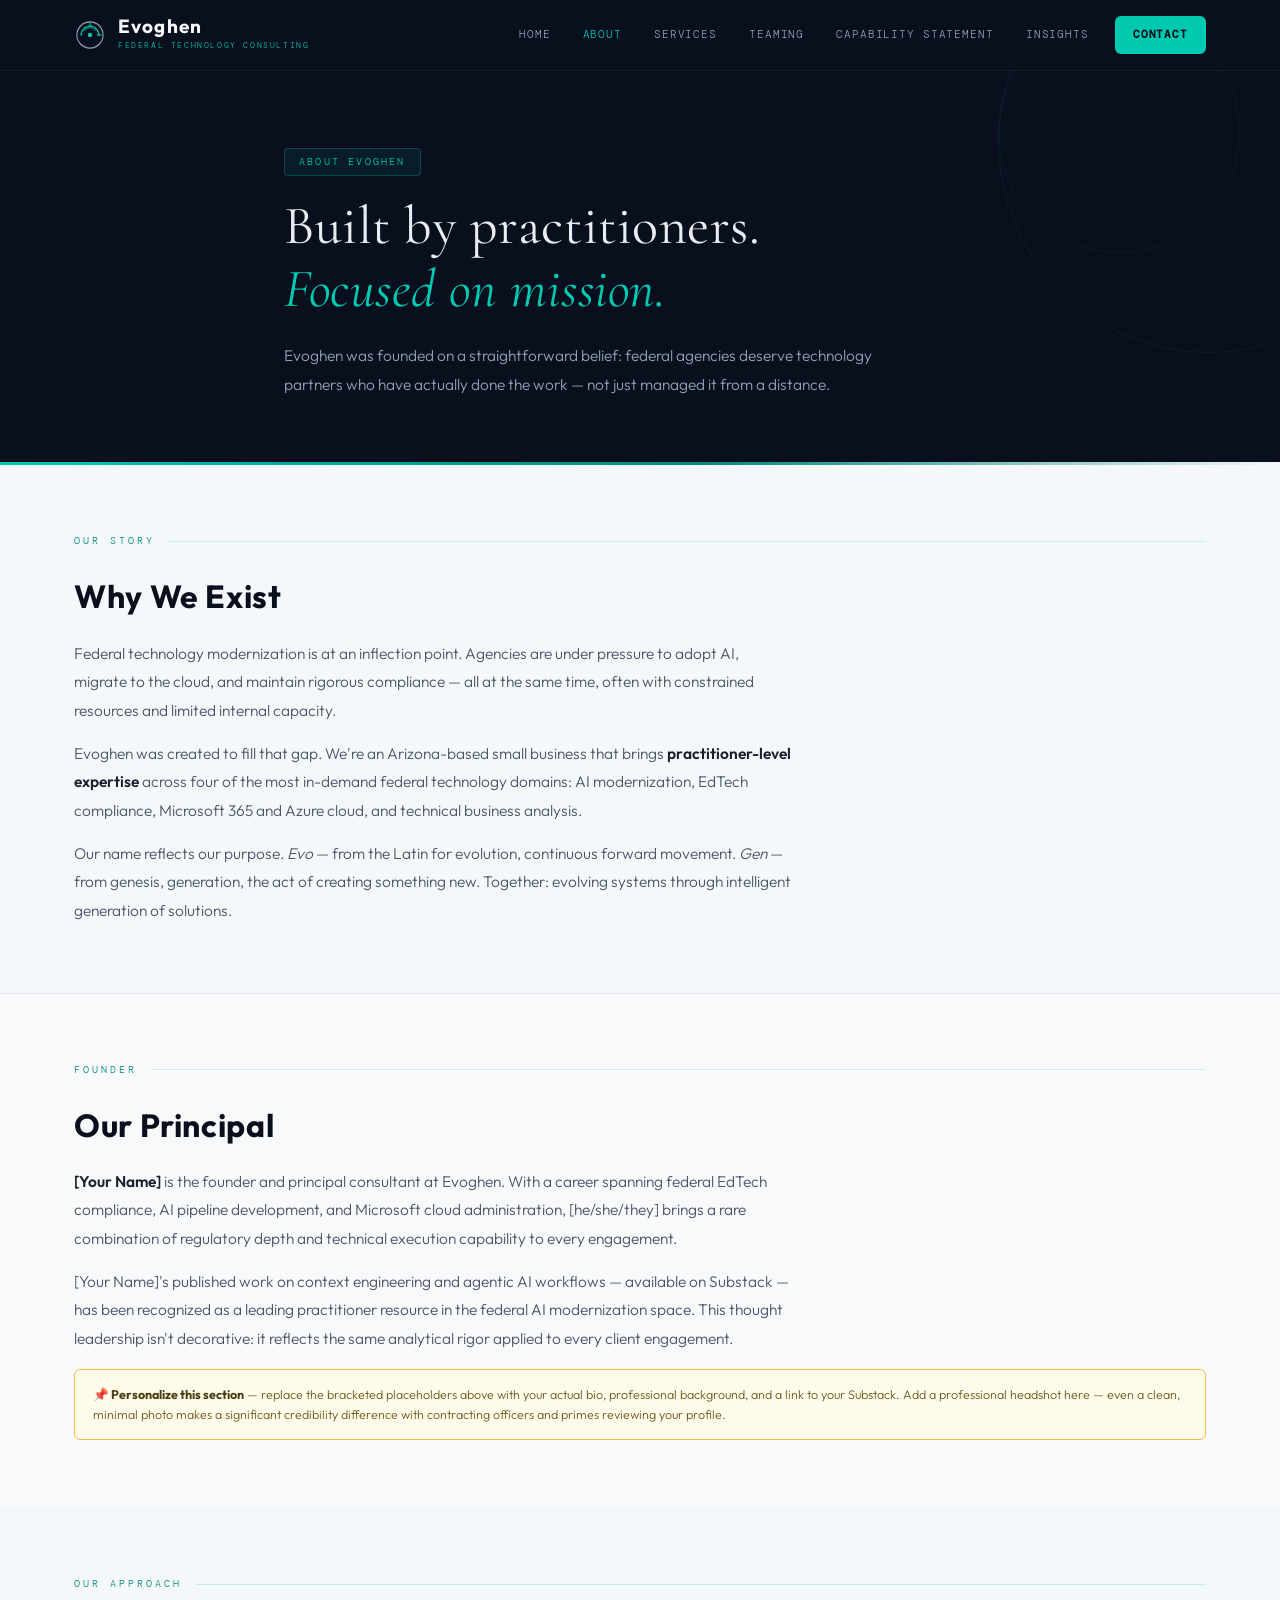
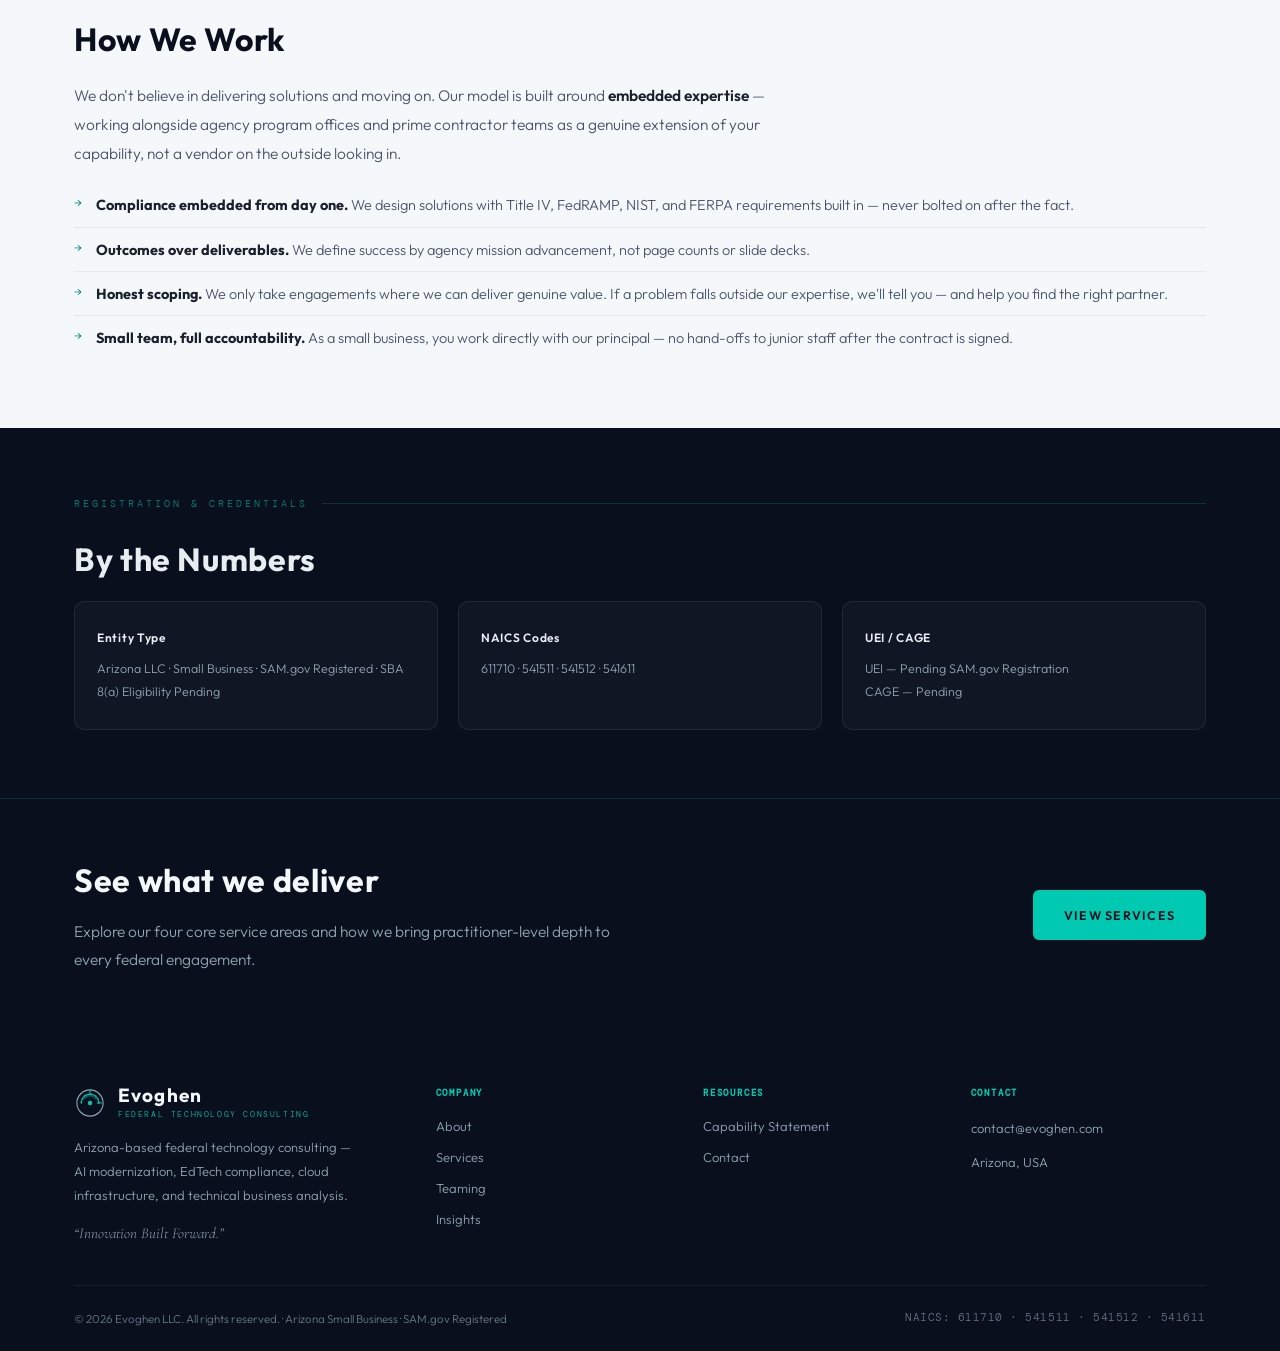
==== about.html @ 17c2ab5a "Build full 7-page Evoghen marketing site Static HTML/CSS/JS site implementing the brand identity sys" ====
<!DOCTYPE html>
<html lang="en">
<head>
<meta charset="UTF-8">
<meta name="viewport" content="width=device-width, initial-scale=1.0">
<title>About Evoghen | Arizona Federal Technology Small Business</title>
<meta name="description" content="Learn about Evoghen — an Arizona-based small business founded by federal technology practitioners. Specializing in AI modernization, Title IV compliance, and Microsoft cloud for federal agencies.">
<link rel="canonical" href="https://www.evoghen.com/about.html">
<link rel="icon" type="image/svg+xml" href="assets/favicon.svg">
<link rel="preconnect" href="https://fonts.googleapis.com">
<link href="https://fonts.googleapis.com/css2?family=Cormorant+Garamond:ital,wght@0,300;0,400;0,600;1,300;1,400&family=DM+Mono:wght@300;400&family=Outfit:wght@200;300;400;600;700&display=swap" rel="stylesheet">
<link rel="stylesheet" href="css/styles.css">
</head>
<body>

<header class="site-header">
  <div class="container nav-inner">
    <a href="index.html" class="brand">
      <svg class="brand-icon" width="32" height="32" viewBox="0 0 44 44" fill="none">
        <circle cx="22" cy="22" r="18" stroke="#8FA3B1" stroke-width="1.5" fill="none"/>
        <path d="M10 22 A12 12 0 0 1 34 22" stroke="#00C9B1" fill="none" stroke-width="2" stroke-linecap="round" stroke-dasharray="3 2"/>
        <path d="M14 16 Q22 8 30 16" stroke="#00C9B1" fill="none" stroke-width="1.5" stroke-linecap="round" opacity="0.5"/>
        <circle cx="22" cy="22" r="3" fill="#00C9B1"/>
        <line x1="22" y1="4" x2="22" y2="10" stroke="#00C9B1" stroke-width="1.5" stroke-linecap="round"/>
        <line x1="38" y1="22" x2="32" y2="22" stroke="#00C9B1" stroke-width="1.5" stroke-linecap="round"/>
      </svg>
      <div>
        <div class="brand-name">Evoghen</div>
        <div class="brand-sub">Federal Technology Consulting</div>
      </div>
    </a>
    <button class="nav-toggle" aria-label="Toggle navigation" aria-expanded="false">
      <span></span><span></span><span></span>
    </button>
    <nav class="nav-links">
      <a href="index.html">Home</a>
      <a href="about.html" class="active">About</a>
      <a href="services.html">Services</a>
      <a href="teaming.html">Teaming</a>
      <a href="capability-statement.html">Capability Statement</a>
      <a href="insights.html">Insights</a>
      <a href="contact.html" class="nav-cta">Contact</a>
    </nav>
  </div>
</header>

<main>

  <section class="hero hero-dark">
    <div class="container hero-inner">
      <div class="eyebrow">About Evoghen</div>
      <h1 class="display">Built by practitioners.<br><em>Focused on mission.</em></h1>
      <p>Evoghen was founded on a straightforward belief: federal agencies deserve technology partners who have actually done the work — not just managed it from a distance.</p>
    </div>
  </section>
  <div class="accent-bar"></div>

  <section class="block">
    <div class="container">
      <div class="section-title">Our Story</div>
      <h2 class="heading">Why We Exist</h2>
      <p>Federal technology modernization is at an inflection point. Agencies are under pressure to adopt AI, migrate to the cloud, and maintain rigorous compliance — all at the same time, often with constrained resources and limited internal capacity.</p>
      <p>Evoghen was created to fill that gap. We're an Arizona-based small business that brings <strong>practitioner-level expertise</strong> across four of the most in-demand federal technology domains: AI modernization, EdTech compliance, Microsoft 365 and Azure cloud, and technical business analysis.</p>
      <p>Our name reflects our purpose. <em>Evo</em> — from the Latin for evolution, continuous forward movement. <em>Gen</em> — from genesis, generation, the act of creating something new. Together: evolving systems through intelligent generation of solutions.</p>
    </div>
  </section>

  <section class="block border-top" style="background:#F7F9FB;">
    <div class="container">
      <div class="section-title">Founder</div>
      <h2 class="heading">Our Principal</h2>
      <p><strong>[Your Name]</strong> is the founder and principal consultant at Evoghen. With a career spanning federal EdTech compliance, AI pipeline development, and Microsoft cloud administration, [he/she/they] brings a rare combination of regulatory depth and technical execution capability to every engagement.</p>
      <p>[Your Name]'s published work on context engineering and agentic AI workflows — available on Substack — has been recognized as a leading practitioner resource in the federal AI modernization space. This thought leadership isn't decorative: it reflects the same analytical rigor applied to every client engagement.</p>
      <div class="note-box no-print"><strong>📌 Personalize this section</strong> — replace the bracketed placeholders above with your actual bio, professional background, and a link to your Substack. Add a professional headshot here — even a clean, minimal photo makes a significant credibility difference with contracting officers and primes reviewing your profile.</div>
    </div>
  </section>

  <section class="block">
    <div class="container">
      <div class="section-title">Our Approach</div>
      <h2 class="heading">How We Work</h2>
      <p>We don't believe in delivering solutions and moving on. Our model is built around <strong>embedded expertise</strong> — working alongside agency program offices and prime contractor teams as a genuine extension of your capability, not a vendor on the outside looking in.</p>
      <ul class="arrow-list mt-16">
        <li><strong>Compliance embedded from day one.</strong> We design solutions with Title IV, FedRAMP, NIST, and FERPA requirements built in — never bolted on after the fact.</li>
        <li><strong>Outcomes over deliverables.</strong> We define success by agency mission advancement, not page counts or slide decks.</li>
        <li><strong>Honest scoping.</strong> We only take engagements where we can deliver genuine value. If a problem falls outside our expertise, we'll tell you — and help you find the right partner.</li>
        <li><strong>Small team, full accountability.</strong> As a small business, you work directly with our principal — no hand-offs to junior staff after the contract is signed.</li>
      </ul>
    </div>
  </section>

  <section class="block on-navy">
    <div class="container">
      <div class="section-title">Registration &amp; Credentials</div>
      <h2 class="heading" style="color:var(--cloud);">By the Numbers</h2>
      <div class="grid grid-3 mt-16">
        <div class="card-dark">
          <h3>Entity Type</h3>
          <p>Arizona LLC · Small Business · SAM.gov Registered · SBA 8(a) Eligibility Pending</p>
        </div>
        <div class="card-dark">
          <h3>NAICS Codes</h3>
          <p>611710 · 541511 · 541512 · 541611</p>
        </div>
        <div class="card-dark">
          <h3>UEI / CAGE</h3>
          <p>UEI — Pending SAM.gov Registration<br>CAGE — Pending</p>
        </div>
      </div>
    </div>
  </section>

  <section class="cta-banner">
    <div class="container cta-banner-inner">
      <div>
        <h2 class="heading">See what we deliver</h2>
        <p>Explore our four core service areas and how we bring practitioner-level depth to every federal engagement.</p>
      </div>
      <a href="services.html" class="btn btn-primary">View Services</a>
    </div>
  </section>

</main>

<footer class="site-footer">
  <div class="container">
    <div class="footer-top">
      <div class="footer-brand">
        <a href="index.html" class="brand">
          <svg class="brand-icon" width="32" height="32" viewBox="0 0 44 44" fill="none">
            <circle cx="22" cy="22" r="18" stroke="#8FA3B1" stroke-width="1.5" fill="none"/>
            <path d="M10 22 A12 12 0 0 1 34 22" stroke="#00C9B1" fill="none" stroke-width="2" stroke-linecap="round" stroke-dasharray="3 2"/>
            <path d="M14 16 Q22 8 30 16" stroke="#00C9B1" fill="none" stroke-width="1.5" stroke-linecap="round" opacity="0.5"/>
            <circle cx="22" cy="22" r="3" fill="#00C9B1"/>
            <line x1="22" y1="4" x2="22" y2="10" stroke="#00C9B1" stroke-width="1.5" stroke-linecap="round"/>
            <line x1="38" y1="22" x2="32" y2="22" stroke="#00C9B1" stroke-width="1.5" stroke-linecap="round"/>
          </svg>
          <div>
            <div class="brand-name">Evoghen</div>
            <div class="brand-sub">Federal Technology Consulting</div>
          </div>
        </a>
        <p style="color:var(--steel); font-size:13px; max-width:280px; margin-top:14px;">Arizona-based federal technology consulting — AI modernization, EdTech compliance, cloud infrastructure, and technical business analysis.</p>
        <div class="footer-tagline">&ldquo;Innovation Built Forward.&rdquo;</div>
      </div>
      <div class="footer-col">
        <h4>Company</h4>
        <a href="about.html">About</a>
        <a href="services.html">Services</a>
        <a href="teaming.html">Teaming</a>
        <a href="insights.html">Insights</a>
      </div>
      <div class="footer-col">
        <h4>Resources</h4>
        <a href="capability-statement.html">Capability Statement</a>
        <a href="contact.html">Contact</a>
      </div>
      <div class="footer-col">
        <h4>Contact</h4>
        <p>contact@evoghen.com</p>
        <p>Arizona, USA</p>
      </div>
    </div>
    <div class="footer-bottom">
      <p>&copy; <span data-year></span> Evoghen LLC. All rights reserved. · Arizona Small Business · SAM.gov Registered</p>
      <div class="footer-naics">NAICS: 611710 · 541511 · 541512 · 541611</div>
    </div>
  </div>
</footer>

<script src="js/main.js"></script>
</body>
</html>
---- css/styles.css ----
/* ============================================================
   Evoghen — Global Stylesheet
   Brand Identity System v2.0
============================================================ */

:root {
  --navy: #0A0F1E;
  --midnight: #111827;
  --slate: #1E2A3A;
  --teal: #00C9B1;
  --teal-dark: #00897B;
  --teal-glow: rgba(0, 201, 177, 0.08);
  --gold: #C9A84C;
  --steel: #8FA3B1;
  --cloud: #E8EDF2;
  --white: #F5F8FA;
  --ink: #1A202C;
  --muted: #4A5568;

  --font-display: 'Cormorant Garamond', serif;
  --font-body: 'Outfit', sans-serif;
  --font-mono: 'DM Mono', monospace;

  --container: 1180px;
  --radius: 10px;
  --radius-sm: 6px;
}

/* ── RESET ── */
* { margin: 0; padding: 0; box-sizing: border-box; }

html { scroll-behavior: smooth; }

body {
  font-family: var(--font-body);
  font-weight: 300;
  background: var(--white);
  color: var(--ink);
  line-height: 1.6;
  -webkit-font-smoothing: antialiased;
}

img { max-width: 100%; display: block; }

a { color: inherit; text-decoration: none; }

ul { list-style: none; }

button { font-family: inherit; cursor: pointer; }

.container {
  max-width: var(--container);
  margin: 0 auto;
  padding: 0 24px;
}

/* ── TYPOGRAPHY ── */
h1, h2, h3, h4 { font-family: var(--font-body); font-weight: 600; }

.eyebrow {
  font-family: var(--font-mono);
  font-size: 10px;
  letter-spacing: 0.22em;
  text-transform: uppercase;
  color: var(--teal-dark);
  background: rgba(0, 201, 177, 0.06);
  border: 1px solid rgba(0, 201, 177, 0.2);
  display: inline-block;
  padding: 5px 14px;
  border-radius: 4px;
  margin-bottom: 18px;
}
.hero-dark .eyebrow {
  color: var(--teal);
  background: rgba(0, 201, 177, 0.08);
  border-color: rgba(0, 201, 177, 0.25);
}

h1.display {
  font-family: var(--font-display);
  font-weight: 400;
  font-size: clamp(34px, 5vw, 54px);
  line-height: 1.18;
  letter-spacing: 0.01em;
  color: var(--cloud);
  margin-bottom: 20px;
}
h1.display em { color: var(--teal); font-style: italic; }

.tagline-italic {
  font-family: var(--font-display);
  font-style: italic;
  font-size: clamp(16px, 2vw, 20px);
  color: var(--steel);
  letter-spacing: 0.03em;
  margin-bottom: 20px;
  line-height: 1.5;
}

.section-title {
  font-family: var(--font-mono);
  font-size: 10px;
  letter-spacing: 0.3em;
  text-transform: uppercase;
  color: var(--teal-dark);
  margin-bottom: 22px;
  display: flex;
  align-items: center;
  gap: 14px;
}
.section-title::after {
  content: '';
  flex: 1;
  height: 1px;
  background: rgba(0, 201, 177, 0.2);
}

h2.heading {
  font-family: var(--font-body);
  font-weight: 700;
  font-size: clamp(24px, 3vw, 32px);
  letter-spacing: 0.02em;
  color: var(--navy);
  margin-bottom: 16px;
}
.hero-dark h2.heading { color: var(--cloud); }

h3.subheading {
  font-family: var(--font-body);
  font-weight: 600;
  font-size: 15px;
  letter-spacing: 0.05em;
  text-transform: uppercase;
  color: var(--navy);
  margin-bottom: 10px;
}

p { font-size: 15.5px; line-height: 1.85; color: var(--muted); font-weight: 300; margin-bottom: 14px; max-width: 720px; }
p:last-child { margin-bottom: 0; }
p strong { color: var(--ink); font-weight: 600; }
.hero-dark p, .on-dark p { color: var(--steel); }
.hero-dark p strong, .on-dark p strong { color: var(--cloud); }

.lede { font-size: 18px; }

/* ── BUTTONS / CTAs ── */
.btn {
  display: inline-flex;
  align-items: center;
  gap: 8px;
  font-family: var(--font-body);
  font-weight: 600;
  font-size: 12.5px;
  letter-spacing: 0.1em;
  text-transform: uppercase;
  padding: 14px 30px;
  border-radius: var(--radius-sm);
  border: 1px solid transparent;
  transition: transform 0.15s ease, background 0.2s ease, border-color 0.2s ease, color 0.2s ease;
  white-space: nowrap;
}
.btn:hover { transform: translateY(-1px); }

.btn-primary {
  background: var(--teal);
  color: var(--navy);
}
.btn-primary:hover { background: #14d9c0; }

.btn-secondary {
  background: transparent;
  border-color: rgba(232, 237, 242, 0.35);
  color: var(--cloud);
}
.btn-secondary:hover { border-color: var(--teal); color: var(--teal); }

.btn-outline-dark {
  background: transparent;
  border-color: rgba(10, 15, 30, 0.2);
  color: var(--navy);
}
.btn-outline-dark:hover { border-color: var(--teal-dark); color: var(--teal-dark); }

.cta-row { display: flex; flex-wrap: wrap; gap: 14px; margin-top: 8px; }

/* ── HEADER / NAV ── */
.site-header {
  background: var(--navy);
  position: sticky;
  top: 0;
  z-index: 100;
  border-bottom: 1px solid rgba(255, 255, 255, 0.06);
}
.nav-inner {
  display: flex;
  align-items: center;
  justify-content: space-between;
  padding: 16px 24px;
}
.brand {
  display: flex;
  align-items: center;
  gap: 12px;
}
.brand-icon { flex-shrink: 0; }
.brand-name {
  font-family: var(--font-body);
  font-weight: 700;
  font-size: 19px;
  letter-spacing: 0.06em;
  color: var(--white);
  line-height: 1;
}
.brand-sub {
  font-family: var(--font-mono);
  font-size: 8px;
  letter-spacing: 0.2em;
  text-transform: uppercase;
  color: var(--teal);
  margin-top: 3px;
}

.nav-links {
  display: flex;
  align-items: center;
  gap: 4px;
}
.nav-links a {
  font-family: var(--font-mono);
  font-size: 11px;
  letter-spacing: 0.08em;
  text-transform: uppercase;
  color: var(--steel);
  padding: 10px 14px;
  border-radius: var(--radius-sm);
  transition: color 0.2s ease, background 0.2s ease;
}
.nav-links a:hover { color: var(--teal); background: rgba(0, 201, 177, 0.06); }
.nav-links a.active { color: var(--teal); }
.nav-links a.nav-cta {
  margin-left: 8px;
  background: var(--teal);
  color: var(--navy);
  font-weight: 600;
  padding: 10px 18px;
}
.nav-links a.nav-cta:hover { background: #14d9c0; color: var(--navy); }

.nav-toggle {
  display: none;
  background: none;
  border: none;
  padding: 8px;
}
.nav-toggle span {
  display: block;
  width: 22px;
  height: 2px;
  background: var(--cloud);
  margin: 5px 0;
  transition: transform 0.2s ease, opacity 0.2s ease;
}

/* ── HERO ── */
.hero {
  padding: 76px 0 64px;
  position: relative;
  overflow: hidden;
}
.hero-dark { background: var(--navy); }
.hero-dark::before {
  content: '';
  position: absolute;
  top: -140px; right: -140px;
  width: 420px; height: 420px;
  border-radius: 50%;
  border: 1px solid rgba(0, 201, 177, 0.08);
  pointer-events: none;
}
.hero-dark::after {
  content: '';
  position: absolute;
  top: -60px; right: 40px;
  width: 240px; height: 240px;
  border-radius: 50%;
  border: 1px solid rgba(0, 201, 177, 0.06);
  pointer-events: none;
}
.hero-inner { position: relative; z-index: 1; max-width: 760px; }
.hero-inner p { max-width: 640px; }

.accent-bar {
  height: 3px;
  background: linear-gradient(90deg, var(--teal) 0%, var(--teal-dark) 55%, transparent 100%);
}

/* ── SECTIONS ── */
section.block { padding: 68px 0; }
section.block.tight { padding: 48px 0; }
.on-navy { background: var(--navy); }
.on-slate { background: var(--midnight); }
.border-top { border-top: 1px solid rgba(10, 15, 30, 0.07); }

/* ── GRIDS ── */
.grid { display: grid; gap: 20px; }
.grid-2 { grid-template-columns: 1fr 1fr; }
.grid-3 { grid-template-columns: repeat(3, 1fr); }
.grid-4 { grid-template-columns: repeat(4, 1fr); }

/* ── CARDS ── */
.card {
  background: #fff;
  border-radius: var(--radius);
  padding: 26px 24px;
  border-left: 3px solid var(--teal);
  box-shadow: 0 2px 14px rgba(10, 15, 30, 0.05);
}
.card h3 { font-size: 13.5px; margin-bottom: 10px; }
.card p { font-size: 13.5px; }

.card-dark {
  background: rgba(255, 255, 255, 0.03);
  border: 1px solid rgba(255, 255, 255, 0.08);
  border-radius: var(--radius);
  padding: 26px 22px;
  position: relative;
  overflow: hidden;
}
.card-dark::after {
  content: '';
  position: absolute;
  bottom: 0; left: 0;
  width: 100%; height: 2px;
  background: var(--teal);
  transform: scaleX(0);
  transform-origin: left;
  transition: transform 0.25s ease;
}
.card-dark:hover::after { transform: scaleX(1); }
.card-dark .num {
  font-family: var(--font-display);
  font-size: 34px;
  font-weight: 300;
  color: rgba(0, 201, 177, 0.14);
  line-height: 1;
  margin-bottom: 8px;
}
.card-dark h3 {
  font-size: 12px;
  letter-spacing: 0.06em;
  color: var(--cloud);
  margin-bottom: 10px;
}
.card-dark p { font-size: 12.5px; color: var(--steel); }

.stat-card {
  padding: 28px 24px;
  background: rgba(255, 255, 255, 0.02);
  border-radius: var(--radius);
  border: 1px solid rgba(255, 255, 255, 0.07);
}
.stat-card .stat {
  font-family: var(--font-display);
  font-size: 42px;
  font-weight: 300;
  color: var(--teal);
  line-height: 1;
  margin-bottom: 8px;
}
.stat-card .stat span { font-size: 18px; opacity: 0.7; }
.stat-card h3 { font-size: 12px; color: var(--cloud); letter-spacing: 0.07em; margin-bottom: 8px; }
.stat-card p { font-size: 12.5px; color: var(--steel); }

/* Tags */
.tags { display: flex; flex-wrap: wrap; gap: 6px; margin-top: 12px; }
.tag {
  font-family: var(--font-mono);
  font-size: 8.5px;
  letter-spacing: 0.06em;
  color: var(--teal-dark);
  background: rgba(0, 201, 177, 0.08);
  border: 1px solid rgba(0, 201, 177, 0.2);
  border-radius: 3px;
  padding: 3px 8px;
}
.card-dark .tag { color: var(--teal); background: rgba(0, 201, 177, 0.06); border-color: rgba(0, 201, 177, 0.18); }

/* ── ARROW LISTS ── */
.arrow-list li {
  font-size: 14.5px;
  line-height: 1.75;
  color: var(--muted);
  font-weight: 300;
  padding: 9px 0 9px 22px;
  border-bottom: 1px solid rgba(10, 15, 30, 0.06);
  position: relative;
}
.arrow-list li:last-child { border-bottom: none; }
.arrow-list li::before {
  content: '→';
  position: absolute;
  left: 0;
  color: var(--teal-dark);
  font-size: 12px;
}
.arrow-list li strong { color: var(--ink); }

.arrow-list.on-dark li { color: var(--steel); border-bottom-color: rgba(255,255,255,0.06); }
.arrow-list.on-dark li strong { color: var(--cloud); }
.arrow-list.on-dark li::before { color: var(--teal); }

/* ── TARGET LIST (icon + name/sub) ── */
.dot-list .item {
  display: flex;
  align-items: flex-start;
  gap: 12px;
  padding: 12px 0;
  border-bottom: 1px solid rgba(10, 15, 30, 0.06);
}
.dot-list .item:last-child { border-bottom: none; }
.dot-list .dot {
  width: 6px; height: 6px;
  border-radius: 50%;
  background: var(--teal);
  margin-top: 7px;
  flex-shrink: 0;
}
.dot-list .name { font-size: 14px; font-weight: 500; color: var(--ink); margin-bottom: 2px; }
.dot-list .sub { font-size: 12.5px; color: var(--muted); font-weight: 300; }
.dot-list.on-dark .name { color: var(--cloud); }
.dot-list.on-dark .sub { color: var(--steel); }
.dot-list.on-dark .item { border-bottom-color: rgba(255,255,255,0.06); }

.col-title {
  font-family: var(--font-mono);
  font-size: 10px;
  letter-spacing: 0.2em;
  text-transform: uppercase;
  color: var(--teal-dark);
  margin-bottom: 16px;
  padding-bottom: 10px;
  border-bottom: 1px solid rgba(0, 201, 177, 0.18);
}
.on-dark .col-title { color: var(--teal); border-bottom-color: rgba(0, 201, 177, 0.2); }

/* ── VALUE PROP / DIFFERENTIATOR TILE ── */
.value-tile { text-align: left; padding: 26px 24px; }

/* ── CTA BANNER ── */
.cta-banner {
  background: var(--navy);
  border-top: 1px solid rgba(0, 201, 177, 0.15);
  padding: 56px 0;
}
.cta-banner-inner {
  display: flex;
  align-items: center;
  justify-content: space-between;
  gap: 32px;
  flex-wrap: wrap;
}
.cta-banner h2 { color: var(--white); margin-bottom: 10px; }
.cta-banner p { color: var(--steel); max-width: 560px; margin-bottom: 0; }

/* ── FOOTER ── */
.site-footer { background: var(--navy); padding-top: 56px; }
.footer-top {
  display: grid;
  grid-template-columns: 1.4fr 1fr 1fr 1fr;
  gap: 32px;
  padding-bottom: 40px;
}
.footer-brand .brand { margin-bottom: 14px; }
.footer-tagline {
  font-family: var(--font-display);
  font-style: italic;
  font-size: 15px;
  color: var(--steel);
  margin-top: 12px;
}
.footer-col h4 {
  font-family: var(--font-mono);
  font-size: 9px;
  letter-spacing: 0.2em;
  text-transform: uppercase;
  color: var(--teal);
  margin-bottom: 16px;
}
.footer-col a, .footer-col p {
  display: block;
  font-size: 13px;
  color: var(--steel);
  margin-bottom: 10px;
  font-weight: 300;
}
.footer-col a:hover { color: var(--teal); }
.footer-bottom {
  border-top: 1px solid rgba(255, 255, 255, 0.06);
  padding: 22px 0;
  display: flex;
  justify-content: space-between;
  align-items: center;
  gap: 16px;
  flex-wrap: wrap;
}
.footer-bottom p {
  font-size: 11.5px;
  color: var(--steel);
  opacity: 0.7;
  margin: 0;
}
.footer-naics {
  font-family: var(--font-mono);
  font-size: 10.5px;
  color: var(--steel);
  opacity: 0.7;
  letter-spacing: 0.05em;
}

/* ── FORMS ── */
.form-grid {
  display: grid;
  grid-template-columns: 1fr 1fr;
  gap: 18px;
}
.form-field { display: flex; flex-direction: column; gap: 6px; }
.form-field.full { grid-column: 1 / -1; }
.form-field label {
  font-family: var(--font-mono);
  font-size: 10px;
  letter-spacing: 0.14em;
  text-transform: uppercase;
  color: var(--teal-dark);
}
.form-field input,
.form-field select,
.form-field textarea {
  font-family: var(--font-body);
  font-size: 14.5px;
  color: var(--ink);
  background: #fff;
  border: 1px solid rgba(10, 15, 30, 0.15);
  border-radius: var(--radius-sm);
  padding: 12px 14px;
  transition: border-color 0.2s ease;
}
.form-field input:focus,
.form-field select:focus,
.form-field textarea:focus {
  outline: none;
  border-color: var(--teal-dark);
}
.form-field textarea { resize: vertical; min-height: 130px; }

.form-status {
  margin-top: 18px;
  padding: 14px 18px;
  border-radius: var(--radius-sm);
  font-size: 13.5px;
  display: none;
}
.form-status.visible { display: block; }
.form-status.success { background: rgba(0, 201, 177, 0.08); border: 1px solid rgba(0, 201, 177, 0.3); color: var(--teal-dark); }
.form-status.error { background: rgba(217, 84, 84, 0.08); border: 1px solid rgba(217, 84, 84, 0.3); color: #b74747; }

/* ── AT-A-GLANCE / SEO / NOTE BOXES ── */
.note-box {
  background: #fffbeb;
  border: 1px solid #f0c040;
  border-radius: var(--radius-sm);
  padding: 14px 18px;
  font-size: 12.5px;
  color: #6b5a1f;
  line-height: 1.65;
  margin-top: 16px;
}
.note-box strong { color: #4a3e14; }

/* ── UTILITIES ── */
.mt-8 { margin-top: 8px; }
.mt-16 { margin-top: 16px; }
.mt-24 { margin-top: 24px; }
.mt-32 { margin-top: 32px; }
.mb-0 { margin-bottom: 0 !important; }
.text-center { text-align: center; }
.max-w-720 { max-width: 720px; }

/* ── RESPONSIVE ── */
@media (max-width: 900px) {
  .grid-4 { grid-template-columns: repeat(2, 1fr); }
  .grid-3 { grid-template-columns: repeat(2, 1fr); }
  .grid-2 { grid-template-columns: 1fr; }
  .footer-top { grid-template-columns: 1fr 1fr; }
  .form-grid { grid-template-columns: 1fr; }
}

@media (max-width: 720px) {
  .nav-toggle { display: block; }
  .nav-links {
    position: absolute;
    top: 100%; left: 0; right: 0;
    background: var(--navy);
    flex-direction: column;
    align-items: stretch;
    padding: 8px 16px 20px;
    border-bottom: 1px solid rgba(255,255,255,0.06);
    display: none;
  }
  .nav-links.open { display: flex; }
  .nav-links a { padding: 12px 10px; }
  .nav-links .nav-cta { margin-left: 0; text-align: center; }

  .grid-4, .grid-3 { grid-template-columns: 1fr; }
  .footer-top { grid-template-columns: 1fr; gap: 28px; }
  .cta-banner-inner { flex-direction: column; align-items: flex-start; }
  .hero { padding: 56px 0 44px; }
  section.block { padding: 48px 0; }
}

/* ── PRINT (Capability Statement) ── */
@media print {
  .site-header, .site-footer, .no-print { display: none !important; }
  body { background: #fff; }
  section.block { padding: 16px 0; }
}
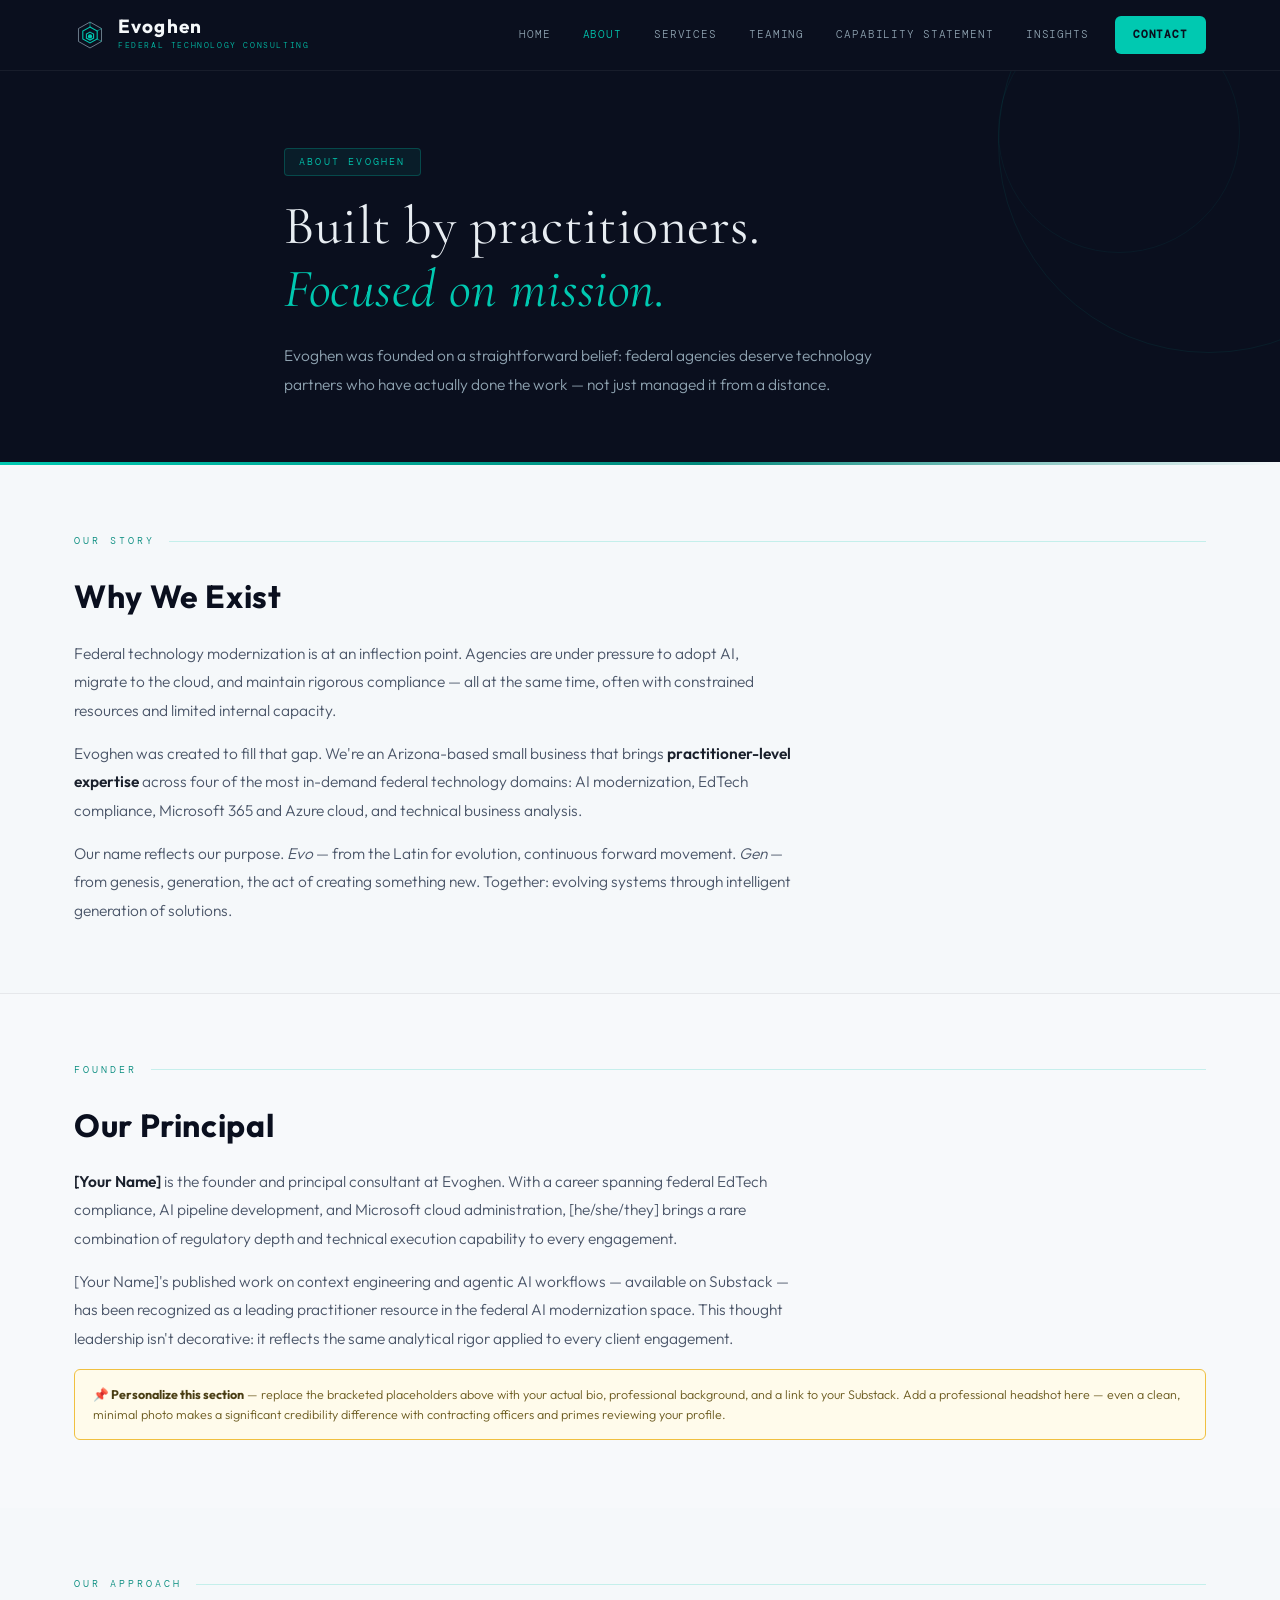
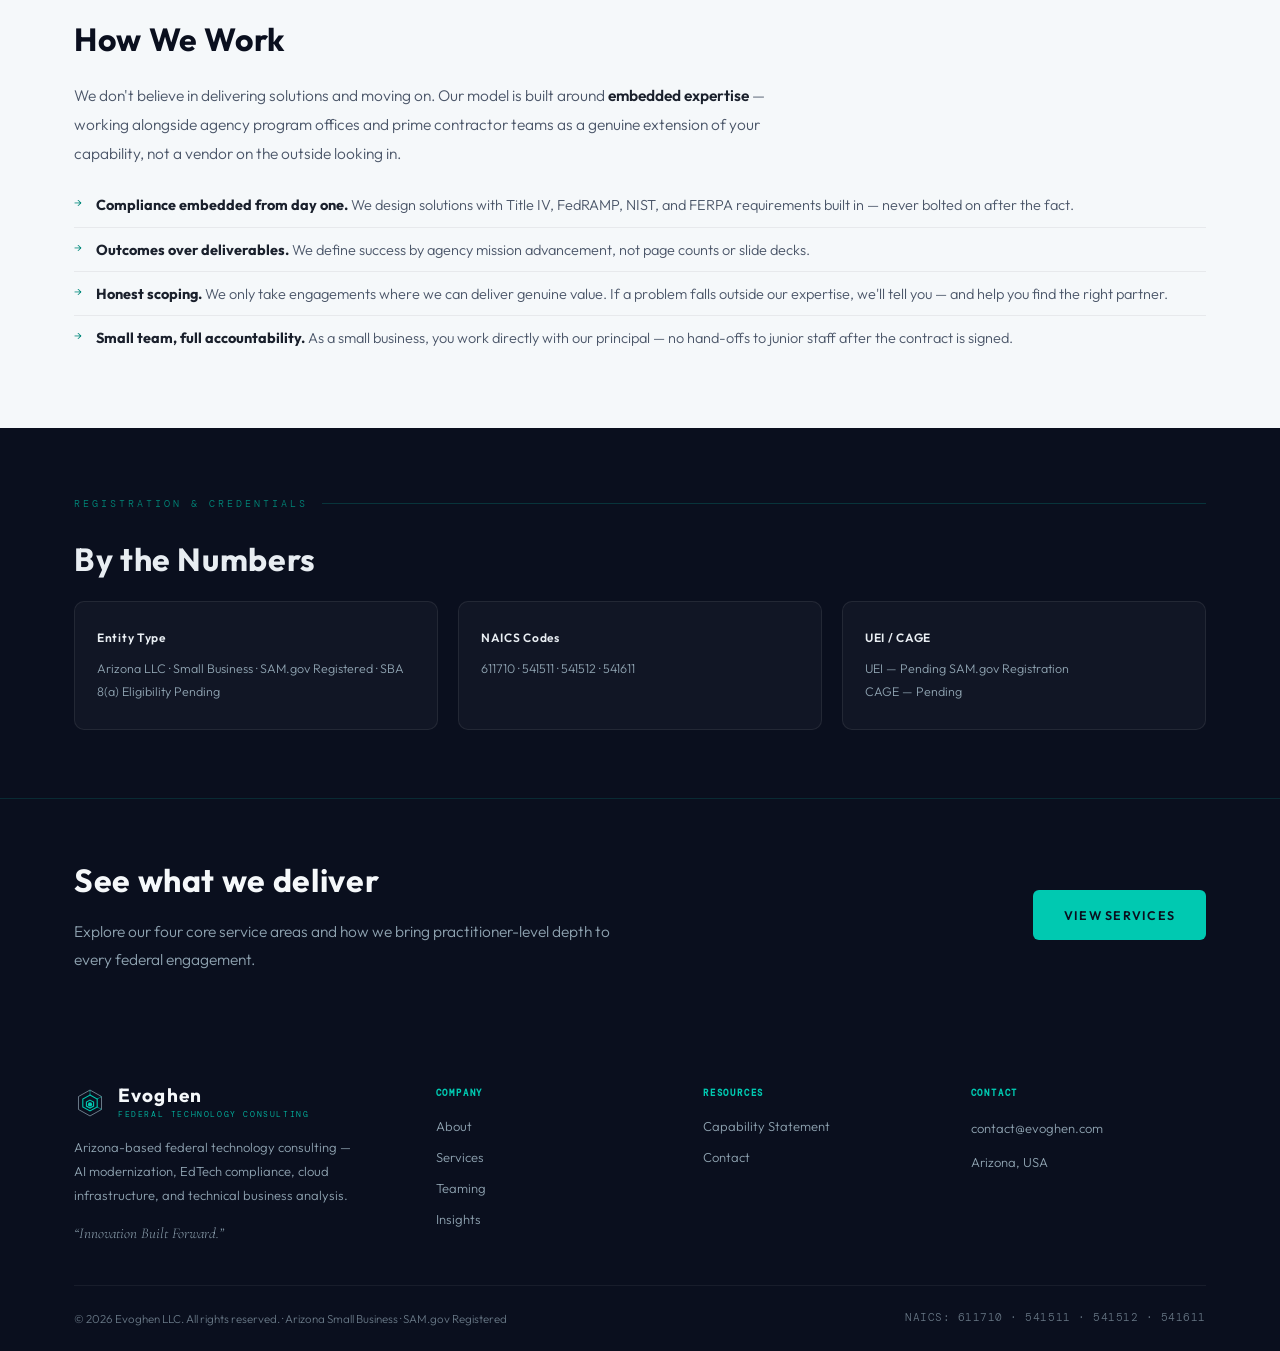
==== commit e93d19a5: "Use true brand-system logo mark and updated hero tagline Replace the placeholder circle icon (used i" ====
--- a/about.html
+++ b/about.html
@@ -17,12 +17,13 @@
   <div class="container nav-inner">
     <a href="index.html" class="brand">
       <svg class="brand-icon" width="32" height="32" viewBox="0 0 44 44" fill="none">
-        <circle cx="22" cy="22" r="18" stroke="#8FA3B1" stroke-width="1.5" fill="none"/>
-        <path d="M10 22 A12 12 0 0 1 34 22" stroke="#00C9B1" fill="none" stroke-width="2" stroke-linecap="round" stroke-dasharray="3 2"/>
-        <path d="M14 16 Q22 8 30 16" stroke="#00C9B1" fill="none" stroke-width="1.5" stroke-linecap="round" opacity="0.5"/>
-        <circle cx="22" cy="22" r="3" fill="#00C9B1"/>
-        <line x1="22" y1="4" x2="22" y2="10" stroke="#00C9B1" stroke-width="1.5" stroke-linecap="round"/>
-        <line x1="38" y1="22" x2="32" y2="22" stroke="#00C9B1" stroke-width="1.5" stroke-linecap="round"/>
+        <polygon points="22,4.18 37.84,13.09 37.84,30.91 22,39.82 6.16,30.91 6.16,13.09" stroke="#8FA3B1" stroke-width="1" fill="none"/>
+        <polygon points="22,11.11 31.9,16.55 31.9,27.45 22,32.89 12.1,27.45 12.1,16.55" stroke="#00C9B1" stroke-width="1.5" fill="none"/>
+        <polygon points="22,18.04 26.95,20.76 26.95,26.21 22,28.93 17.05,26.21 17.05,20.76" stroke="#00C9B1" stroke-width="1.5" fill="none"/>
+        <circle cx="22" cy="23.98" r="2.97" fill="#00C9B1"/>
+        <line x1="22" y1="11.11" x2="22" y2="4.18" stroke="#00C9B1" stroke-width="1" stroke-dasharray="2 2" stroke-linecap="round"/>
+        <line x1="31.9" y1="16.55" x2="37.84" y2="13.09" stroke="#00C9B1" stroke-width="1" stroke-dasharray="2 2" stroke-linecap="round"/>
+        <line x1="31.9" y1="27.45" x2="37.84" y2="30.91" stroke="#00C9B1" stroke-width="1" stroke-dasharray="2 2" stroke-linecap="round"/>
       </svg>
       <div>
         <div class="brand-name">Evoghen</div>
@@ -128,12 +129,13 @@
       <div class="footer-brand">
         <a href="index.html" class="brand">
           <svg class="brand-icon" width="32" height="32" viewBox="0 0 44 44" fill="none">
-            <circle cx="22" cy="22" r="18" stroke="#8FA3B1" stroke-width="1.5" fill="none"/>
-            <path d="M10 22 A12 12 0 0 1 34 22" stroke="#00C9B1" fill="none" stroke-width="2" stroke-linecap="round" stroke-dasharray="3 2"/>
-            <path d="M14 16 Q22 8 30 16" stroke="#00C9B1" fill="none" stroke-width="1.5" stroke-linecap="round" opacity="0.5"/>
-            <circle cx="22" cy="22" r="3" fill="#00C9B1"/>
-            <line x1="22" y1="4" x2="22" y2="10" stroke="#00C9B1" stroke-width="1.5" stroke-linecap="round"/>
-            <line x1="38" y1="22" x2="32" y2="22" stroke="#00C9B1" stroke-width="1.5" stroke-linecap="round"/>
+            <polygon points="22,4.18 37.84,13.09 37.84,30.91 22,39.82 6.16,30.91 6.16,13.09" stroke="#8FA3B1" stroke-width="1" fill="none"/>
+            <polygon points="22,11.11 31.9,16.55 31.9,27.45 22,32.89 12.1,27.45 12.1,16.55" stroke="#00C9B1" stroke-width="1.5" fill="none"/>
+            <polygon points="22,18.04 26.95,20.76 26.95,26.21 22,28.93 17.05,26.21 17.05,20.76" stroke="#00C9B1" stroke-width="1.5" fill="none"/>
+            <circle cx="22" cy="23.98" r="2.97" fill="#00C9B1"/>
+            <line x1="22" y1="11.11" x2="22" y2="4.18" stroke="#00C9B1" stroke-width="1" stroke-dasharray="2 2" stroke-linecap="round"/>
+            <line x1="31.9" y1="16.55" x2="37.84" y2="13.09" stroke="#00C9B1" stroke-width="1" stroke-dasharray="2 2" stroke-linecap="round"/>
+            <line x1="31.9" y1="27.45" x2="37.84" y2="30.91" stroke="#00C9B1" stroke-width="1" stroke-dasharray="2 2" stroke-linecap="round"/>
           </svg>
           <div>
             <div class="brand-name">Evoghen</div>
